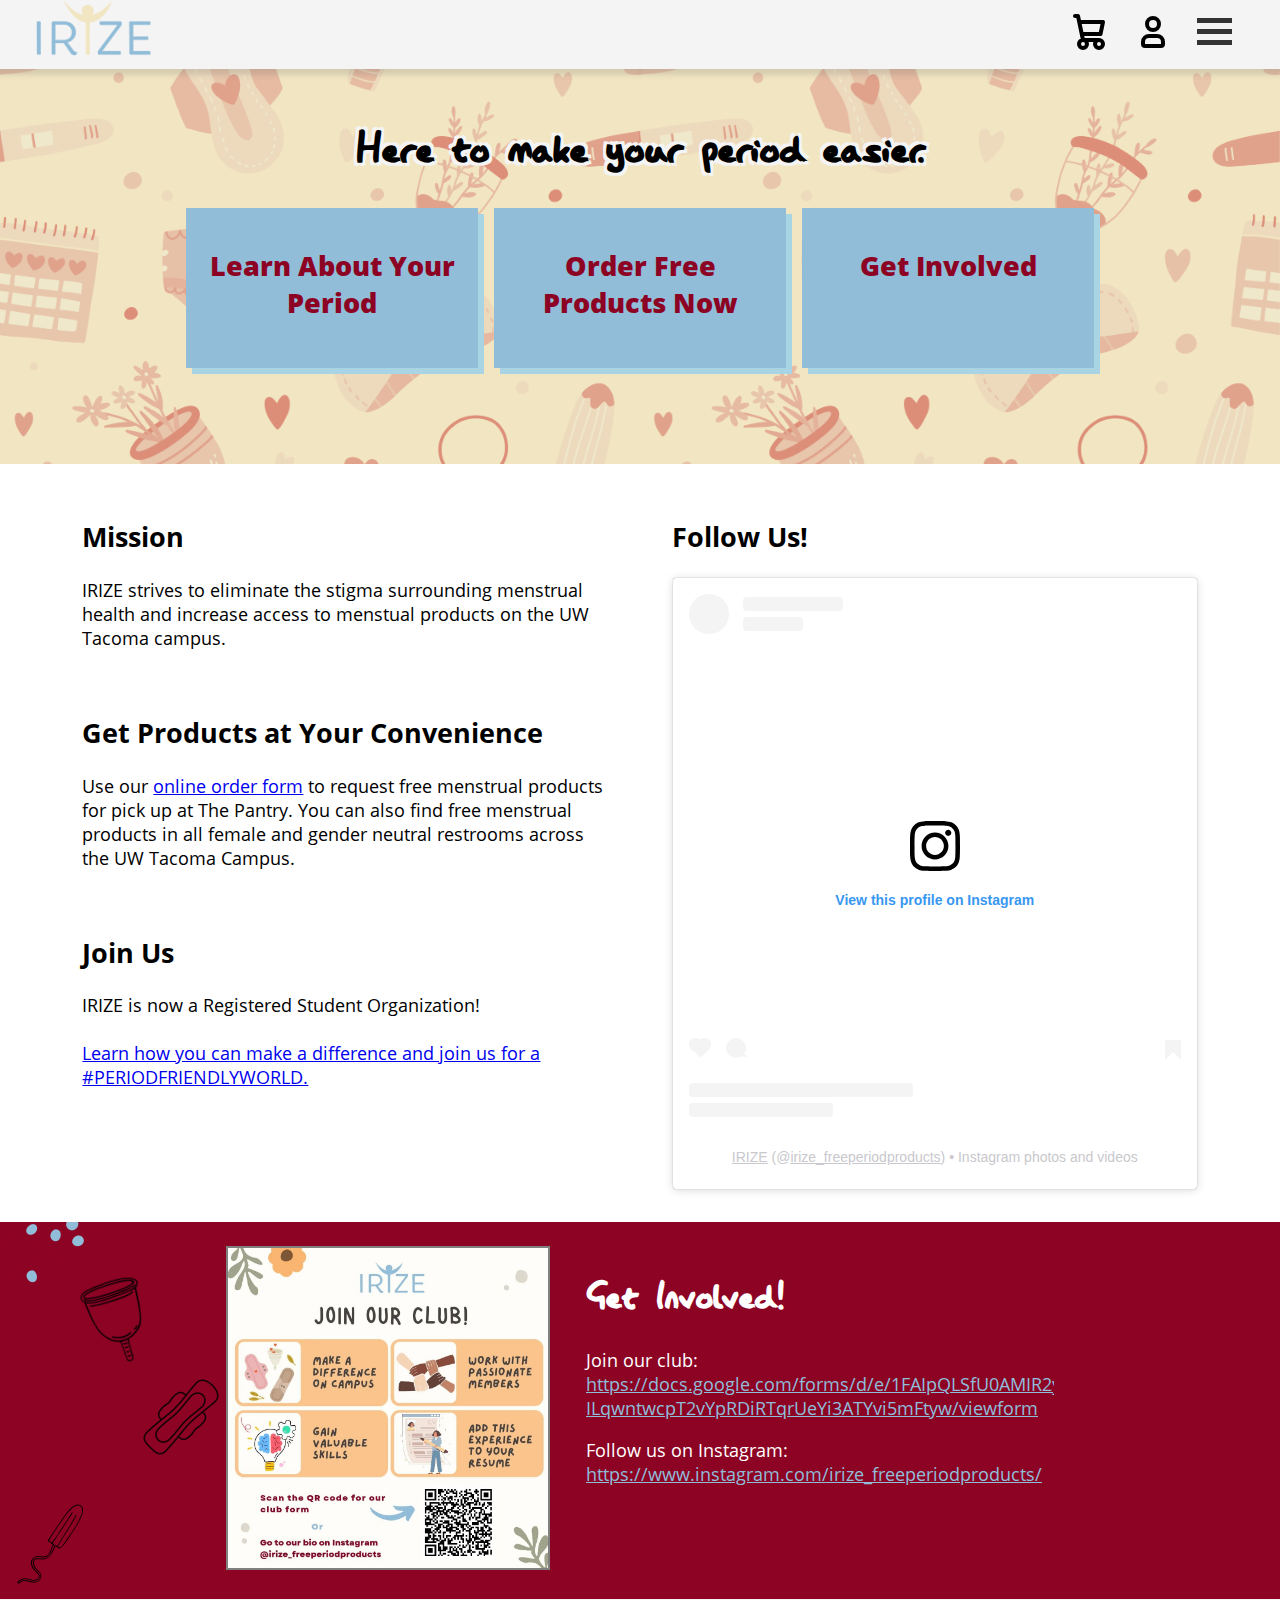
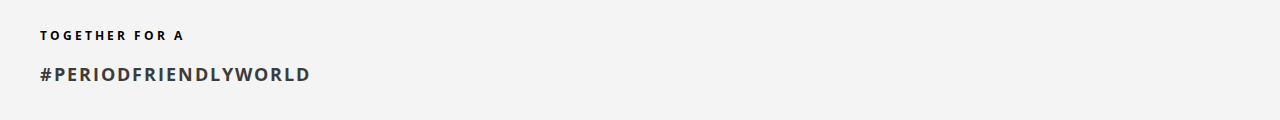
==== irize/index.html @ 8bf9c5a9 "applied newest update" ====
<!DOCTYPE html>
<html lang="en">
    <head>
        <meta charset="UTF-8">
        <meta name="viewport" content="width=device-width, initial-scale=1.0">

        <meta name="description" content="">
        <meta name="keywords" content="">
        <meta name="theme-color" content="#91bdd8">

        <title>IRIZE - Free Period Products - Home</title>

        <link rel="icon" href="favicon.ico" type="image/x-icon">
        <link rel="icon" href="content/img/favicon-16x16.png" sizes="16x16" type="image/png">
        <link rel="icon" href="content/img/favicon-32x32.png" sizes="32x32" type="image/png">
        <link rel="icon" href="content/img/favicon-48x48.png" sizes="48x48" type="image/png">

        <link rel="stylesheet" href="style/global.css" type="text/css">
        <link rel="stylesheet" href="style/index.css" type="text/css">

    </head>

    <body>
        <!-- Site Navigation -->
        <section>
            <div class="aaaNavWrap">
                <div class="aaaNav">

                    <div class="aaaNavLeft">
                        <a href=""><div class="aaaNavImage"><img src="content/img/IRIZE_Logo_Main.png" width="115" height="56" alt="IRIZE Logo"></div></a>
                    </div>

                    <div class="aaaNavRight">
                        <a href="javascript:void(0)" id="toggleCart" aria-label="View Cart">
                            <div class="aaaNavLink">
                                <svg class="w-6 h-6 text-gray-800 dark:text-white" aria-hidden="true" xmlns="http://www.w3.org/2000/svg" width="48" height="48" fill="none" viewBox="0 0 24 24">
                                    <path stroke="currentColor" stroke-linecap="round" stroke-linejoin="round" stroke-width="2" d="M5 4h1.5L9 16m0 0h8m-8 0a2 2 0 1 0 0 4 2 2 0 0 0 0-4Zm8 0a2 2 0 1 0 0 4 2 2 0 0 0 0-4Zm-8.5-3h9.25L19 7H7.312"/>
                                </svg>
                            </div>
                        </a>
                        <a href="" aria-label="View Account">
                            <div class="aaaNavLink">
                                <svg class="w-6 h-6 text-gray-800 dark:text-white" aria-hidden="true" xmlns="http://www.w3.org/2000/svg" width="48" height="48" fill="none" viewBox="0 0 24 24">
                                    <path stroke="currentColor" stroke-width="2" d="M7 17v1a1 1 0 0 0 1 1h8a1 1 0 0 0 1-1v-1a3 3 0 0 0-3-3h-4a3 3 0 0 0-3 3Zm8-9a3 3 0 1 1-6 0 3 3 0 0 1 6 0Z"/>
                                </svg>
                          </div>
                        </a>
                        <a href="javascript:void(0)" aria-label="Quick Links">
                            <div class="aaaNavLink">
                                <div class="toggleMenuContainer" id="toggleMenu">
                                    <div class="bar1"></div>
                                    <div class="bar2"></div>
                                    <div class="bar3"></div>
                                </div>
                            </div>
                        </a>
                        
                    </div>
                    
                </div>
            </div>
            <!-- PUT TOGGLE-MENU HERE -->
            <!-- Hidden by defualt -->
            <div class="topnav">
                <div id="menuLinks" style="display:none">
                    <a href="products.html">Order Products</a>
                    <a href="periodTest.html">Period Test</a>
                    <a href="dispensers.html">Find a Free Product Dispenser</a>
                    <a href="getInvolved.html">Join IRIZE</a>
                    <a href="ourMission.html">Our Mission</a>
                </div>
        </section>

        <!--Cart tab-->
        <!--
            Please use more specific class names. Class names like "btn" or "name" are very
            generic and can easily be confused for something else due to their ambiguity.
            For example, if I decide to create a class called "btn" to give ALL page
            buttons the same style, but the style I choose isn't intended for
            the buttons in the cart, then I might accidentaly override the styling
            on the cart buttons, and have no idea what went wrong.

            Examples of more specific class names are: "cartBtn" and "cartHeading"

            I have changed many the class names for the cart.

             - Preston
        -->

        <div id="pageCart" class="cartTab">
            <h1>Shopping Cart</h1>

            <!-- Cart items -->
            <div class="listCart">

                <div class="cartItem">
                    <div class="cartItemImg">
                        <img src="content/img/alwaysUltraThin.jpg" alt="Always Ultra Thin" width="128" height="128">
                    </div>
                    <div class="cartItemName">
                        <h2>Always Ultra Thin</h2>
                    </div>
                    <div class="cartItemQuantity">
                        <button type="button" class="btnCartMinus" id="">&lt;</button>
                        <span class="cartQuantityNum">1</span>
                        <button type="button" class="btnCartPlus" id="">&gt;</button>
                    </div>
                </div>

            </div>

            <!-- Cart Buttons -->
            <div class="cartBtn">
                <button id="cartClose">CLOSE</button>
                <button id="cartCheckOut">CHECK Out</button>
            </div>

        </div>

        <!-- Primary Links Area -->
        <section>
            <div class="primaryLinksArea topPageElm">
                <div class="primaryLinksWrapper">
                    <h1 class="lazyHead textOutline1">Here to make your period easier.</h1>
                    <div class="primaryLinkCards">

                        <div class="pCardWrap">
                            <a href="periodTest.html">
                                <div class="pCard">
                                    <h2 class="pCardTitle">Learn About Your Period</h2>
                                </div>
                            </a>
                        </div>

                        <div class="pCardWrap">
                            <a href="products.html">
                                <div class="pCard">
                                    <h2 class="pCardTitle">Order Free Products Now</h2>
                                </div>
                            </a>
                        </div>

                        <div class="pCardWrap">
                            <a href="getInvolved.html">
                                <div class="pCard">
                                    <h2 class="pCardTitle">Get Involved</h2>
                                </div>
                            </a>
                        </div>

                    </div>
                </div>
            </div>
        </section>

        <!-- Mission Statement -->
        <section>
            <div class="splitInfoWrap">
                <div class="splitInfo">

                    <div class="infoCard" id="missionStatementInfo">
                        <h2>Mission</h2>
                        <p>
                            IRIZE strives to eliminate the stigma surrounding menstrual health
                            and increase access to menstual products on the UW Tacoma campus.
                        </p><br>

                        <h2>Get Products at Your Convenience</h2>
                        <p>
                            Use our <a href="products.html">online order form</a> to request free menstrual products for pick up at The Pantry.
                            You can also find free menstrual products in all female and gender neutral restrooms across the UW Tacoma Campus.
                        </p><br>

                        <h2>Join Us</h2>
                        <p>
                            IRIZE is now a Registered Student Organization! <br><br><a href="getInvolved.html">Learn how you can make a difference and join us for a #PERIODFRIENDLYWORLD.</a>
                        </p>
                    </div>
                    <div class="infoCard" id="socialMediaArea">
                        <h2>Follow Us!</h2>
                        <blockquote class="instagram-media" data-instgrm-permalink="https://www.instagram.com/irize_freeperiodproducts/?utm_source=ig_embed&amp;utm_campaign=loading" data-instgrm-version="14" style=" background:#FFF; border:0; border-radius:3px; box-shadow:0 0 1px 0 rgba(0,0,0,0.5),0 1px 10px 0 rgba(0,0,0,0.15); margin: 1px; max-width:540px; min-width:326px; padding:0; width:99.375%; width:-webkit-calc(100% - 2px); width:calc(100% - 2px);"><div style="padding:16px;"> <a href="https://www.instagram.com/irize_freeperiodproducts/?utm_source=ig_embed&amp;utm_campaign=loading" style=" background:#FFFFFF; line-height:0; padding:0 0; text-align:center; text-decoration:none; width:100%;" target="_blank"> <div style=" display: flex; flex-direction: row; align-items: center;"> <div style="background-color: #F4F4F4; border-radius: 50%; flex-grow: 0; height: 40px; margin-right: 14px; width: 40px;"></div> <div style="display: flex; flex-direction: column; flex-grow: 1; justify-content: center;"> <div style=" background-color: #F4F4F4; border-radius: 4px; flex-grow: 0; height: 14px; margin-bottom: 6px; width: 100px;"></div> <div style=" background-color: #F4F4F4; border-radius: 4px; flex-grow: 0; height: 14px; width: 60px;"></div></div></div><div style="padding: 19% 0;"></div> <div style="display:block; height:50px; margin:0 auto 12px; width:50px;"><svg width="50px" height="50px" viewBox="0 0 60 60" version="1.1" xmlns="https://www.w3.org/2000/svg" xmlns:xlink="https://www.w3.org/1999/xlink"><g stroke="none" stroke-width="1" fill="none" fill-rule="evenodd"><g transform="translate(-511.000000, -20.000000)" fill="#000000"><g><path d="M556.869,30.41 C554.814,30.41 553.148,32.076 553.148,34.131 C553.148,36.186 554.814,37.852 556.869,37.852 C558.924,37.852 560.59,36.186 560.59,34.131 C560.59,32.076 558.924,30.41 556.869,30.41 M541,60.657 C535.114,60.657 530.342,55.887 530.342,50 C530.342,44.114 535.114,39.342 541,39.342 C546.887,39.342 551.658,44.114 551.658,50 C551.658,55.887 546.887,60.657 541,60.657 M541,33.886 C532.1,33.886 524.886,41.1 524.886,50 C524.886,58.899 532.1,66.113 541,66.113 C549.9,66.113 557.115,58.899 557.115,50 C557.115,41.1 549.9,33.886 541,33.886 M565.378,62.101 C565.244,65.022 564.756,66.606 564.346,67.663 C563.803,69.06 563.154,70.057 562.106,71.106 C561.058,72.155 560.06,72.803 558.662,73.347 C557.607,73.757 556.021,74.244 553.102,74.378 C549.944,74.521 548.997,74.552 541,74.552 C533.003,74.552 532.056,74.521 528.898,74.378 C525.979,74.244 524.393,73.757 523.338,73.347 C521.94,72.803 520.942,72.155 519.894,71.106 C518.846,70.057 518.197,69.06 517.654,67.663 C517.244,66.606 516.755,65.022 516.623,62.101 C516.479,58.943 516.448,57.996 516.448,50 C516.448,42.003 516.479,41.056 516.623,37.899 C516.755,34.978 517.244,33.391 517.654,32.338 C518.197,30.938 518.846,29.942 519.894,28.894 C520.942,27.846 521.94,27.196 523.338,26.654 C524.393,26.244 525.979,25.756 528.898,25.623 C532.057,25.479 533.004,25.448 541,25.448 C548.997,25.448 549.943,25.479 553.102,25.623 C556.021,25.756 557.607,26.244 558.662,26.654 C560.06,27.196 561.058,27.846 562.106,28.894 C563.154,29.942 563.803,30.938 564.346,32.338 C564.756,33.391 565.244,34.978 565.378,37.899 C565.522,41.056 565.552,42.003 565.552,50 C565.552,57.996 565.522,58.943 565.378,62.101 M570.82,37.631 C570.674,34.438 570.167,32.258 569.425,30.349 C568.659,28.377 567.633,26.702 565.965,25.035 C564.297,23.368 562.623,22.342 560.652,21.575 C558.743,20.834 556.562,20.326 553.369,20.18 C550.169,20.033 549.148,20 541,20 C532.853,20 531.831,20.033 528.631,20.18 C525.438,20.326 523.257,20.834 521.349,21.575 C519.376,22.342 517.703,23.368 516.035,25.035 C514.368,26.702 513.342,28.377 512.574,30.349 C511.834,32.258 511.326,34.438 511.181,37.631 C511.035,40.831 511,41.851 511,50 C511,58.147 511.035,59.17 511.181,62.369 C511.326,65.562 511.834,67.743 512.574,69.651 C513.342,71.625 514.368,73.296 516.035,74.965 C517.703,76.634 519.376,77.658 521.349,78.425 C523.257,79.167 525.438,79.673 528.631,79.82 C531.831,79.965 532.853,80.001 541,80.001 C549.148,80.001 550.169,79.965 553.369,79.82 C556.562,79.673 558.743,79.167 560.652,78.425 C562.623,77.658 564.297,76.634 565.965,74.965 C567.633,73.296 568.659,71.625 569.425,69.651 C570.167,67.743 570.674,65.562 570.82,62.369 C570.966,59.17 571,58.147 571,50 C571,41.851 570.966,40.831 570.82,37.631"></path></g></g></g></svg></div><div style="padding-top: 8px;"> <div style=" color:#3897f0; font-family:Arial,sans-serif; font-size:14px; font-style:normal; font-weight:550; line-height:18px;">View this profile on Instagram</div></div><div style="padding: 12.5% 0;"></div> <div style="display: flex; flex-direction: row; margin-bottom: 14px; align-items: center;"><div> <div style="background-color: #F4F4F4; border-radius: 50%; height: 12.5px; width: 12.5px; transform: translateX(0px) translateY(7px);"></div> <div style="background-color: #F4F4F4; height: 12.5px; transform: rotate(-45deg) translateX(3px) translateY(1px); width: 12.5px; flex-grow: 0; margin-right: 14px; margin-left: 2px;"></div> <div style="background-color: #F4F4F4; border-radius: 50%; height: 12.5px; width: 12.5px; transform: translateX(9px) translateY(-18px);"></div></div><div style="margin-left: 8px;"> <div style=" background-color: #F4F4F4; border-radius: 50%; flex-grow: 0; height: 20px; width: 20px;"></div> <div style=" width: 0; height: 0; border-top: 2px solid transparent; border-left: 6px solid #f4f4f4; border-bottom: 2px solid transparent; transform: translateX(16px) translateY(-4px) rotate(30deg)"></div></div><div style="margin-left: auto;"> <div style=" width: 0px; border-top: 8px solid #F4F4F4; border-right: 8px solid transparent; transform: translateY(16px);"></div> <div style=" background-color: #F4F4F4; flex-grow: 0; height: 12px; width: 16px; transform: translateY(-4px);"></div> <div style=" width: 0; height: 0; border-top: 8px solid #F4F4F4; border-left: 8px solid transparent; transform: translateY(-4px) translateX(8px);"></div></div></div> <div style="display: flex; flex-direction: column; flex-grow: 1; justify-content: center; margin-bottom: 24px;"> <div style=" background-color: #F4F4F4; border-radius: 4px; flex-grow: 0; height: 14px; margin-bottom: 6px; width: 224px;"></div> <div style=" background-color: #F4F4F4; border-radius: 4px; flex-grow: 0; height: 14px; width: 144px;"></div></div></a><p style=" color:#c9c8cd; font-family:Arial,sans-serif; font-size:14px; line-height:17px; margin-bottom:0; margin-top:8px; overflow:hidden; padding:8px 0 7px; text-align:center; text-overflow:ellipsis; white-space:nowrap;"><a href="https://www.instagram.com/irize_freeperiodproducts/?utm_source=ig_embed&amp;utm_campaign=loading" style=" color:#c9c8cd; font-family:Arial,sans-serif; font-size:14px; font-style:normal; font-weight:normal; line-height:17px;" target="_blank">IRIZE</a> (@<a href="https://www.instagram.com/irize_freeperiodproducts/?utm_source=ig_embed&amp;utm_campaign=loading" style=" color:#c9c8cd; font-family:Arial,sans-serif; font-size:14px; font-style:normal; font-weight:normal; line-height:17px;" target="_blank">irize_freeperiodproducts</a>) • Instagram photos and videos</p></div></blockquote>
                        <script async src="//www.instagram.com/embed.js"></script>
                    </div>

                </div>
            </div>
        </section>

        <!-- Join us section -->
         <section>
            <div class="pageCarousel" id="joinWrap">
                <div class="carouselContent">
                    <div class="carouselImage">
                        <img src="content/img/JoinIRIZE.jpg" alt="Join the IRIZE RSO" width="320" height="320">
                    </div>

                    <div class="carouselText">
                        <h1 class="lazyHead">Get Involved!</h1>
                        <p>
                            Join our club:<br>
                            <a href="https://docs.google.com/forms/d/e/1FAIpQLSfU0AMIR2ym-ILqwntwcpT2vYpRDiRTqrUeYi3ATYvi5mFtyw/viewform">
                                https://docs.google.com/forms/d/e/1FAIpQLSfU0AMIR2ym-ILqwntwcpT2vYpRDiRTqrUeYi3ATYvi5mFtyw/viewform
                            </a>
                        </p>
                        <p>
                            Follow us on Instagram:<br>
                            <a href="https://www.instagram.com/irize_freeperiodproducts/">
                                https://www.instagram.com/irize_freeperiodproducts/
                            </a>
                        </p>
                    </div>
                </div>
            </div>
         </section>

         <!-- Footer -->
         <footer>
            <div class="pageFooter">
                <div class="footerContents">
                    <div id="footerTitleArea">
                        <p id="footerTitle1">TOGETHER FOR A</p>
                        <p id="footerTitle2">#PERIODFRIENDLYWORLD</p>
                    </div>

                    <div id="footerInfoArea">
                        
                    </div>
                </div>
            </div>
        </footer>

        <!-- Scripts -->
        <script src="js/global.js"></script>
    </body>
</html>
---- irize/style/global.css ----
/*

*/

/* FONTS */
@font-face {
    font-family: "OpenSans";
    src: url("../content/fonts/OpenSans/OpenSans-Regular.eot");
    src: url("../content/fonts/OpenSans/OpenSans-Regular.eot") format("embedded-opentype"),
         url("../content/fonts/OpenSans/OpenSans-Regular.woff2") format("woff2"),
         url("../content/fonts/OpenSans/OpenSans-Regular.woff") format("woff"),
         url("../content/fonts/OpenSans/OpenSans-Regular.ttf") format("truetype");
    font-weight: 400;
    font-style: normal;
}

@font-face {
    font-family: "OpenSans";
    src: url("../content/fonts/OpenSans/OpenSans-SemiBold.woff2") format("woff2"),
         url("../content/fonts/OpenSans/OpenSans-SemiBold.woff") format("woff"),
         url("../content/fonts/OpenSans/OpenSans-SemiBold.ttf") format("truetype");
    font-weight: 600;
    font-style: normal;
}

@font-face {
    font-family: "OpenSans";
    src: url("../content/fonts/OpenSans/OpenSans-Bold.woff2") format("woff2"),
         url("../content/fonts/OpenSans/OpenSans-Bold.ttf") format("truetype");
    font-weight: 700;
    font-style: normal;
}

@font-face {
    font-family: "OpenSans";
    src: url("../content/fonts/OpenSans/OpenSans-ExtraBold.woff2") format("woff2"),
         url("../content/fonts/OpenSans/OpenSans-ExtraBold.ttf") format("truetype");
    font-weight: 800;
    font-style: normal;
}

@font-face {
    font-family: "LazyDog";
    src: url("../content/fonts/lazy_dog.woff2") format("woff2"),
         url("../content/fonts/lazy_dog.ttf") format("truetype");
}

/* ***Basic Page Stying*** */
body {
    font-family: OpenSans, Helvetica, sans-serif;
    margin: 0;
    font-size: 18px; /* 16px is the typicall default */
}

.center { /* For any text we need centered */
    text-align: center;
}

.topPageElm {
    margin-top: 64px;
}

h1.bigHead {
    font-weight: 800;
    font-size: 48px;
    color: #8D0324;
}

h2.bigHead {
    font-size: 36px;
    font-weight: 800;
    color: #8D0324;
}

.lazyHead { /* Use Lazy Dog font in these spots */
    font-family: LazyDog, Arial, Helvetica, sans-serif;
    font-size: 42px;
}

.textOutline1 { /* for any text you want to apply an outline to */
    text-shadow: -3px -3px 0 #f4f4f4, 3px -3px 0 #f4f4f4, -3px 3px 0 #f4f4f4, 3px 3px 0 #f4f4f4;
}

/* ***NAVIGATION*** */
/* AAA-level navigation */
.aaaNavWrap {
    min-height: 56px;
    background-color: #f4f4f4;
    /*
    border-bottom: 2px solid grey;
    */
    box-shadow: 0px 1px 5px 5px rgba(100, 100, 100, 0.2);

    /* fix at top of page */
    position: fixed;
    top: 0;
    width: 100%;
    z-index: 1000;
}

.aaaNav {
    margin-left: 36px;
    margin-right: 36px;

    display: flex;
    justify-content: space-between;
}

.aaaNav a {
    text-decoration: none;
}

.aaaNavLeft, .aaaNavRight {
    display: flex;
}

.aaaNavLink {
    padding: 8px;
    color: black;
}
.aaaNavLink:hover {
    color: #8D0324;
}

@media (max-width: 640px) {
    .aaaNav {
        margin-left: 18px;
        margin-right: 18px;
    }
}


/* Quick Liks Menu */
.toggleMenuContainer {
    cursor: pointer;
    padding: 4px;
}
  
.bar1, .bar2, .bar3 {
width: 35px;
height: 5px;
background-color: #333;
margin: 6px 0;
transition: 0.4s;
}

.change .bar1 {
transform: translate(0, 11px) rotate(-45deg);
}

.change .bar2 {opacity: 0;}

.change .bar3 {
transform: translate(0, -11px) rotate(45deg);
}
/* Menu link */
.mobile-container {
    max-width: 480px;
    margin: auto;
    background-color: #555;
    height: 500px;
    color: white;
    border-radius: 10px;
}
.topnav {
overflow: hidden;
background-color: #f4f4f4;
/*position: relative;*/

/*fix at top of page*/
position: fixed;
top: 68px;
width: 100%;
z-index: 990;
}

.topnav a {
color: rgb(5, 5, 5);
padding: 14px 16px;
text-decoration: none;
font-size: 17px;
display: block;
}
.topnav a:hover {
background-color: #ddd;
color: black;
}

/* Cart Tab */
.cartTab {
    width: 400px;
    background-color: #91bdd9;
    color: black;
    position: fixed;
    /*
    inset: 64px -400px 0 auto;
    */
    top: 64px;
    right: -400px;
    bottom: 0;
    display: grid;
    grid-template-rows: 70px 1fr 70px;
    transition: 0.5s;
}
/*
body.showCart .container{
    transform: translateX(-250px);

}*/

.pageCartAnimate { /* Cart animation, strategy borrowed from hamburger animation */
    transform: translateX(-400px);
}

@media (max-width: 400px) { /* on mobile, take up 100% screen width, rather than a fixed pixel amount */
    .cartTab {
        width: 100%;
        /*
        inset: 64px -100% 0 auto;
        */
        top: 64px;
        right: -100%;
        bottom: 0;
    }

    .pageCartAnimate {
        transform: translateX(-100%);
    }
}

.cartTab h1{
    padding: 20px;
    margin: 0 auto;
    font-size: 28px;
    font-weight: 800;
    color: #8D0324;
}
.cartTab .cartBtn{
    display: grid;
    grid-template-columns: repeat(2, 1fr);
}

.cartTab .cartBtn button {
    border: none;
    font-weight: 600;
    cursor: pointer; 
}

.cartTab .cartBtn #cartCheckOut{
    background-color: #05c208;
    
}
.cartTab .cartBtn #cartClose{
    background-color: white;
}
.cartTab .cartItem .cartItemImage img {
    width: 100%;
}

.listCart {
    padding: 4px;
    display: flex;
    flex-direction: column;
    gap: 8px;
    overflow: auto;
}

.cartItem {
    background-color: #f4f4f4;
    padding: 6px;
    border-style: solid;
    border-width: 2px;
    border-color: grey;
    border-radius: 12px;
}

.cartItemName h2 {
    font-size: 18px;
}

/*
.cartTab .listCart .cartItem{
    display: grid;
    grid-template-columns: 70px 150px 50px 1fr;
    gap: 10px;
    text-align: center;
    align-items: center;
}

.listCart .quantity span{
    display: inline-block;
    width: 25px;
    height: 25px;
    background-color: white;
    color: grey;
    border-radius: 50%;
    cursor: pointer;
}
.listCart .quantity span:nth-child(2){
    background-color: transparent;
    color: #eee;
}
.listCart .item:nth-child(even){
    background-color: #eee1;
}
*/

/*
.listCart:: -webkit-scrollbar{
    width: 0;
}*/

/* Carousel style */
.pageCarousel {
    padding: 24px;
    min-height: 160px;
}

.carouselContent {
    margin-left: 36px;
    margin-right: 36px;

    display: flex;
    flex-wrap: wrap;
    justify-content: center;
    gap: 32px;
}

.carouselText {
    width: 40%;
    min-width: 320px;
    padding: 4px;
}

/* split-screen info styling */
.splitInfoWrap {
    padding: 8px;
    min-height: 384px;
}

.splitInfo {
    margin-left: 48px;
    margin-right: 48px;

    display: flex;
    justify-content: center;
    gap: 16px;
    flex-wrap: wrap;
}

.infoCard {
    padding: 24px;
    flex-basis: 45%;
    min-width: 320px;
}

/* Footer Text */
.pageFooter {
    background-color: #f4f4f4;
}

.footerContents {
    margin-left: 24px;
    margin-right: 24px;
    padding: 16px;
}

#footerTitle1 {
    font-weight: bold;
    font-size: 12px;
    letter-spacing: 3px;
}

#footerTitle2 {
    font-weight: bold;
    font-size: 18px;
    letter-spacing: 2px;
    color: rgb(60, 60, 60);
}
---- irize/style/index.css ----
/* ***Primary card styling*** */
.primaryLinksArea {
    background-color: #f2e6c2;
    padding: 8px;
    min-height: 384px;

    /* Background image */
    background-image: url("../content/img/IRIZE_Banner.png");
    background-position: center;
    background-size: cover;
}

.primaryLinksWrapper {
    margin-top: 56px;
}

.primaryLinksWrapper h1 {
    font-size: 48px;
    text-align: center;
}

.primaryLinkCards {
    margin-left: 48px;
    margin-right: 48px;
    display: flex;
    justify-content: center;
    flex-wrap: wrap;
    gap: 16px;
}

.pCardWrap {
    flex-basis: 25%;
    box-shadow: 6px 6px #a9d4e4;
}

.pCardWrap a {
    text-decoration: none;
}

.pCard {
    background-color: #91bdd9;
    color: #8D0324;
    padding: 16px;
    min-width: 256px;
    min-height: 128px;
}

.pCard:hover {
    color: #ca0130;
}

.pCard h2 {
    font-weight: 800;
    text-align: center;
}

/* Specific to join org section */
#joinWrap {
    background-color: #8D0324;
    background-image: url(../content/img/Background-Get-Involved.png);
    background-repeat: no-repeat;
    color: white;
}

#joinWrap a {
    color: #91bdd9;
}

#joinWrap .carouselText {
    overflow: hidden;
}

.carouselImage img {
    border: 2px solid grey;
}
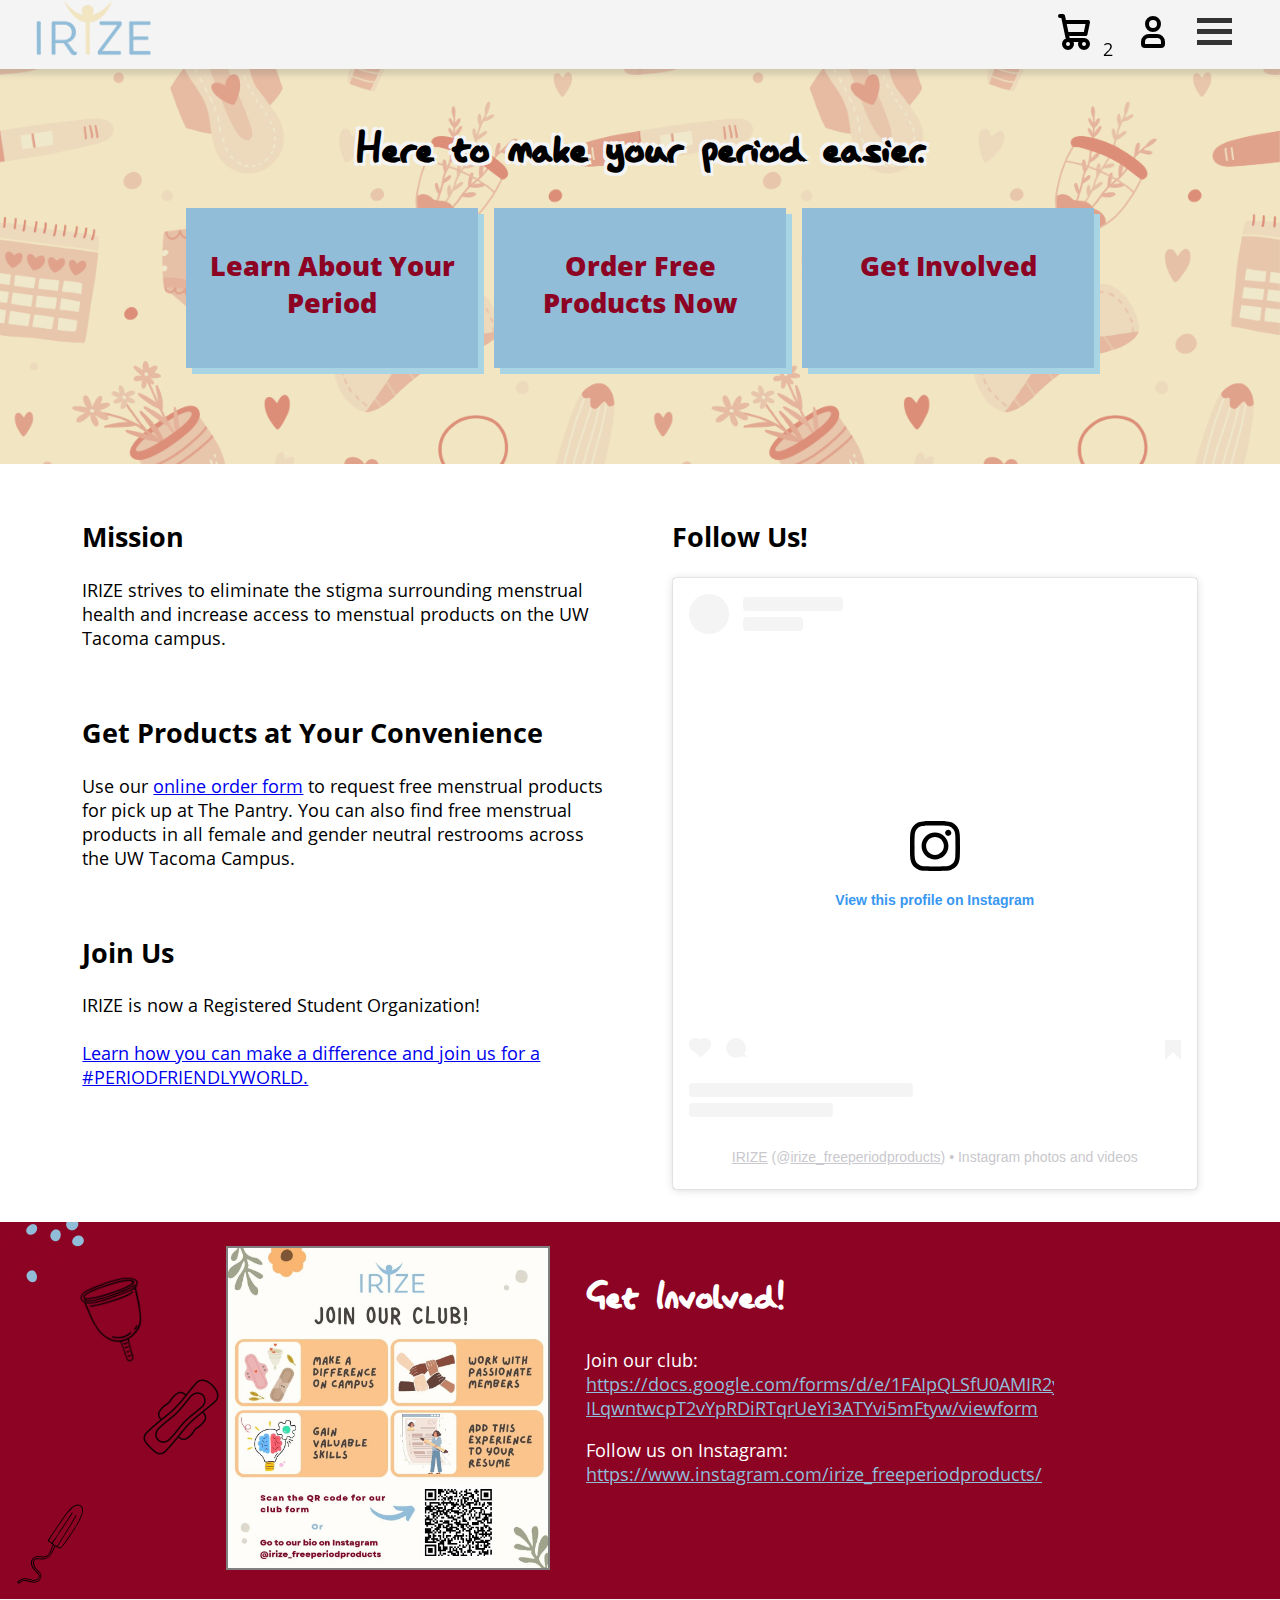
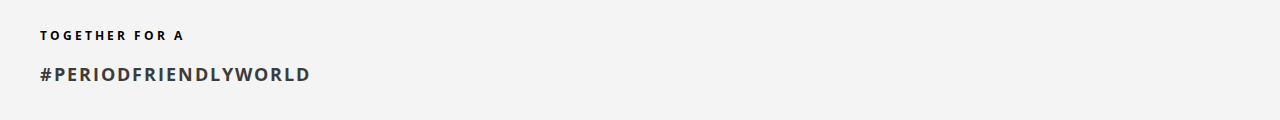
==== commit ee839b69: "The cart update" ====
--- a/irize/index.html
+++ b/irize/index.html
@@ -36,6 +36,7 @@
                                 <svg class="w-6 h-6 text-gray-800 dark:text-white" aria-hidden="true" xmlns="http://www.w3.org/2000/svg" width="48" height="48" fill="none" viewBox="0 0 24 24">
                                     <path stroke="currentColor" stroke-linecap="round" stroke-linejoin="round" stroke-width="2" d="M5 4h1.5L9 16m0 0h8m-8 0a2 2 0 1 0 0 4 2 2 0 0 0 0-4Zm8 0a2 2 0 1 0 0 4 2 2 0 0 0 0-4Zm-8.5-3h9.25L19 7H7.312"/>
                                 </svg>
+                                <span id="navCartQuant">0</span>
                             </div>
                         </a>
                         <a href="" aria-label="View Account">
@@ -87,35 +88,53 @@
              - Preston
         -->
 
-        <div id="pageCart" class="cartTab">
-            <h1>Shopping Cart</h1>
-
-            <!-- Cart items -->
-            <div class="listCart">
-
-                <div class="cartItem">
-                    <div class="cartItemImg">
-                        <img src="content/img/alwaysUltraThin.jpg" alt="Always Ultra Thin" width="128" height="128">
-                    </div>
-                    <div class="cartItemName">
-                        <h2>Always Ultra Thin</h2>
-                    </div>
-                    <div class="cartItemQuantity">
-                        <button type="button" class="btnCartMinus" id="">&lt;</button>
-                        <span class="cartQuantityNum">1</span>
-                        <button type="button" class="btnCartPlus" id="">&gt;</button>
-                    </div>
-                </div>
-
-            </div>
-
-            <!-- Cart Buttons -->
-            <div class="cartBtn">
-                <button id="cartClose">CLOSE</button>
-                <button id="cartCheckOut">CHECK Out</button>
-            </div>
-
-        </div>
+        <section>
+            <div id="pageCart" class="cartTab">
+                <h1>Shopping Cart</h1>
+
+                <!-- Cart items -->
+                <div id="cartItemsList" class="listCart">
+
+                    <div id="cartItem000" class="cartItem">
+                        <div class="cartItemImg">
+                            <img src="content/img/alwaysUltraThin.jpg" alt="Always Ultra Thin" width="84" height="84">
+                        </div>
+                        <div class="cartItemName">
+                            <h2>Always Ultra Thin</h2>
+                        </div>
+                        <div class="cartItemQuantity">
+                            <button type="button" class="btnCartMinus" id="">&minus;</button>
+                            <span class="cartQuantityNum">1</span>
+                            <button type="button" class="btnCartPlus" id="">&plus;</button>
+                        </div>
+                    </div>
+
+                    <div id="cartItem001" class="cartItem">
+                        <div class="cartItemImg">
+                            <img src="content/img/incognitoPads.jpg" alt="Incognito Pads" width="84" height="84">
+                        </div>
+                        <div class="cartItemName">
+                            <h2>Incognito Pads</h2>
+                        </div>
+                        <div class="cartItemQuantity">
+                            <button type="button" class="btnCartMinus" id="">&minus;</button>
+                            <span class="cartQuantityNum">1</span>
+                            <button type="button" class="btnCartPlus" id="">&plus;</button>
+                        </div>
+                    </div>
+
+                </div>
+
+                <!-- Cart Buttons -->
+                <div class="cartBtn">
+                    <button id="cartClose">CLOSE</button>
+                    <button id="cartCheckOut">CHECK OUT</button>
+                </div>
+
+            </div>
+        </section>
+
+        <div class="transparentOverlay" id="transparentOverlayMain" style="display: none;"></div>
 
         <!-- Primary Links Area -->
         <section>
--- a/irize/style/global.css
+++ b/irize/style/global.css
@@ -45,7 +45,7 @@
          url("../content/fonts/lazy_dog.ttf") format("truetype");
 }
 
-/* ***Basic Page Stying*** */
+/* ***Basic Page Styling*** */
 body {
     font-family: OpenSans, Helvetica, sans-serif;
     margin: 0;
@@ -80,6 +80,17 @@
 .textOutline1 { /* for any text you want to apply an outline to */
     text-shadow: -3px -3px 0 #f4f4f4, 3px -3px 0 #f4f4f4, -3px 3px 0 #f4f4f4, 3px 3px 0 #f4f4f4;
 }
+
+.transparentOverlay {
+    background-color: transparent;
+    position: fixed;
+    top: 0;
+    left: 0;
+    right: 0;
+    bottom: 0;
+    display: block;
+}
+
 
 /* ***NAVIGATION*** */
 /* AAA-level navigation */
@@ -192,15 +203,17 @@
     background-color: #91bdd9;
     color: black;
     position: fixed;
+    box-shadow: -1px 0px 10px 10px rgba(100, 100, 100, 0.2);
     /*
     inset: 64px -400px 0 auto;
     */
     top: 64px;
-    right: -400px;
+    right: -420px;
     bottom: 0;
     display: grid;
     grid-template-rows: 70px 1fr 70px;
     transition: 0.5s;
+    z-index: 980; /* above most everything except the nav bar */
 }
 /*
 body.showCart .container{
@@ -209,7 +222,7 @@
 }*/
 
 .pageCartAnimate { /* Cart animation, strategy borrowed from hamburger animation */
-    transform: translateX(-400px);
+    transform: translateX(-420px);
 }
 
 @media (max-width: 400px) { /* on mobile, take up 100% screen width, rather than a fixed pixel amount */
@@ -235,6 +248,27 @@
     font-weight: 800;
     color: #8D0324;
 }
+
+.cartTab .btnCartMinus, .cartTab .btnCartPlus {
+    background-color: #8D0324;
+    color: white;
+    border-style: solid;
+    border-width: 1px;
+    border-color: grey;
+    border-radius: 100%;
+    width: 24px;
+    height: 24px;
+}
+
+.cartTab .btnCartMinus:hover, .cartTab .btnCartPlus:hover {
+    background-color: #ca0130;
+    cursor: pointer;
+}
+
+.cartTab .btnCartMinus:active, .cartTab .btnCartPlus:active {
+    background-color: #7a041f;
+}
+
 .cartTab .cartBtn{
     display: grid;
     grid-template-columns: repeat(2, 1fr);
@@ -247,7 +281,8 @@
 }
 
 .cartTab .cartBtn #cartCheckOut{
-    background-color: #05c208;
+    background-color: #8D0324;
+    color: white;
     
 }
 .cartTab .cartBtn #cartClose{
@@ -272,10 +307,24 @@
     border-width: 2px;
     border-color: grey;
     border-radius: 12px;
+
+    display: grid;
+    grid-template-columns: 1fr 2fr;
+    grid-template-rows: 1fr 0.3fr;
+    gap: 6px;
+}
+
+.cartItemImg {
+    margin: auto;
 }
 
 .cartItemName h2 {
-    font-size: 18px;
+    font-size: 20px;
+}
+
+.cartItemQuantity {
+    grid-column: span 2;
+    margin: auto;
 }
 
 /*
--- a/irize/style/index.css
+++ b/irize/style/index.css
@@ -8,6 +8,12 @@
     background-image: url("../content/img/IRIZE_Banner.png");
     background-position: center;
     background-size: cover;
+}
+
+@media(max-width: 640px) {
+    .primaryLinksArea {
+        min-height: 98vh;
+    }
 }
 
 .primaryLinksWrapper {
